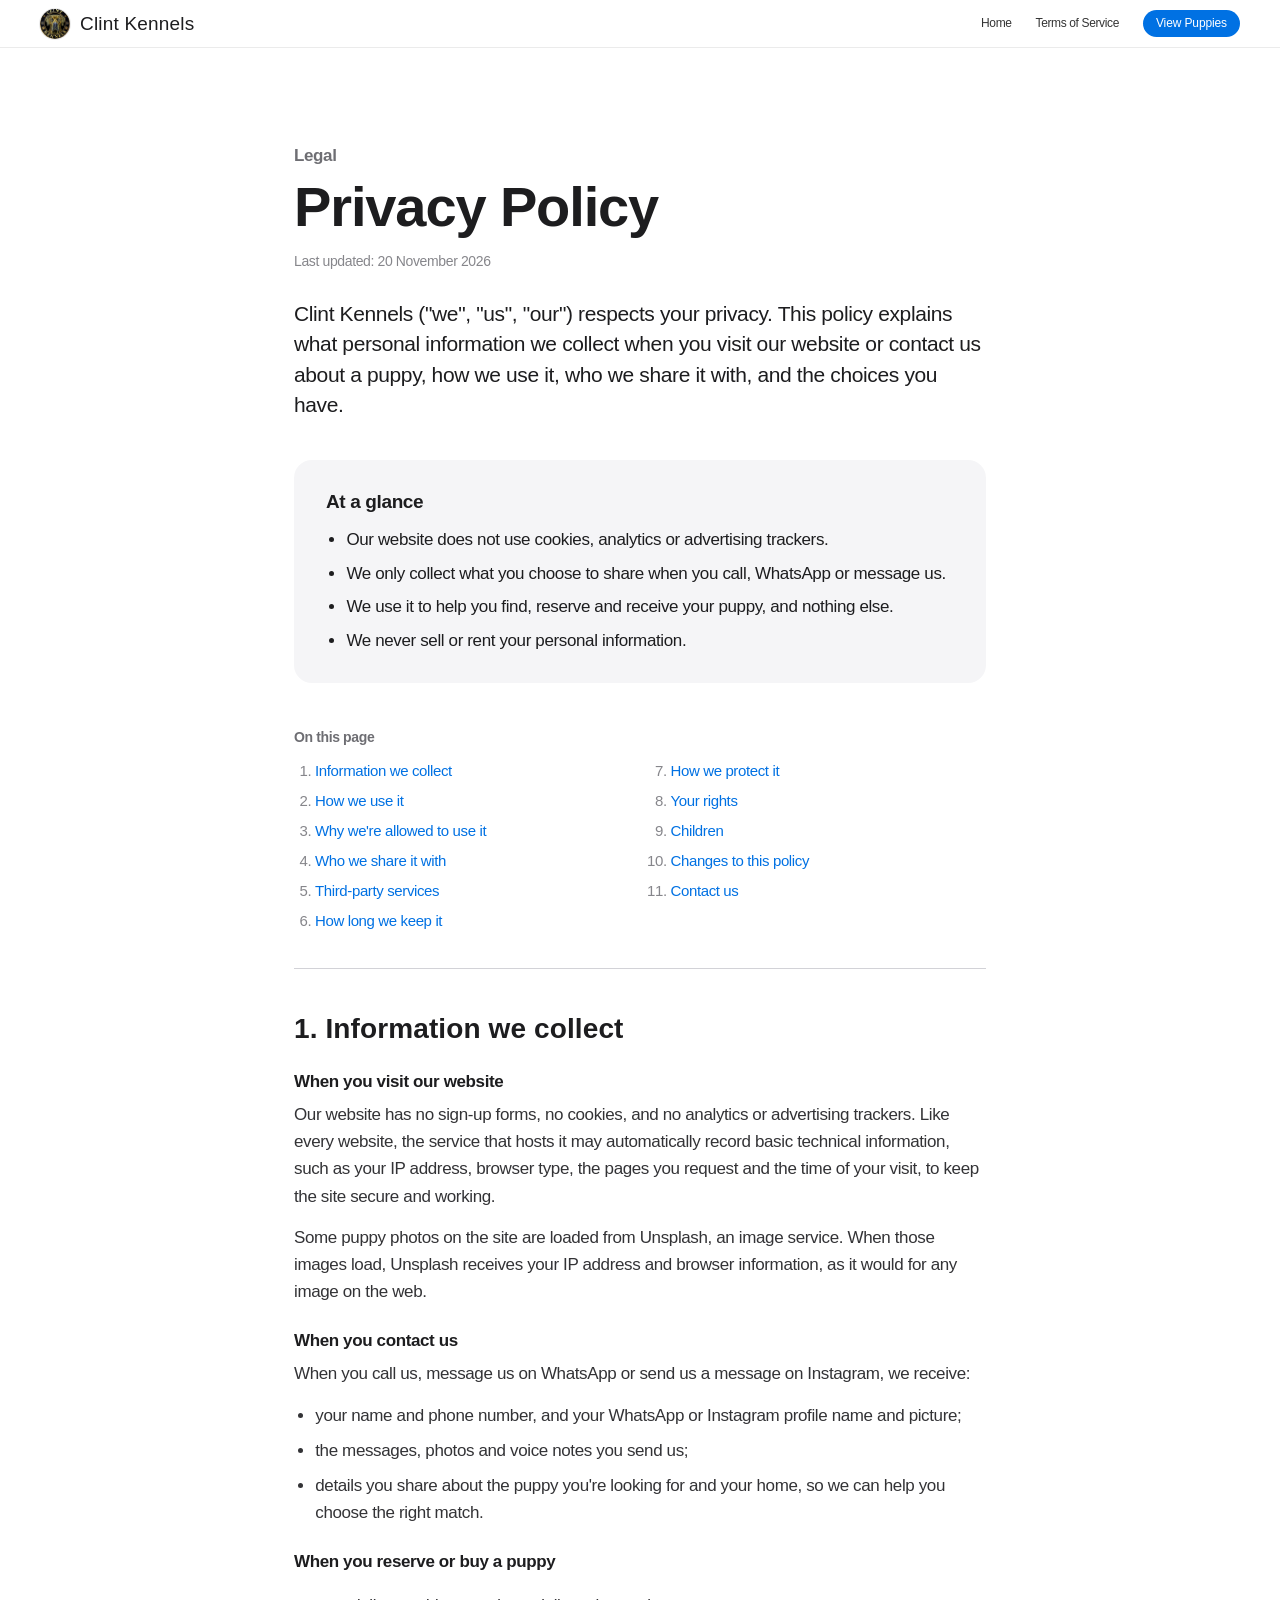
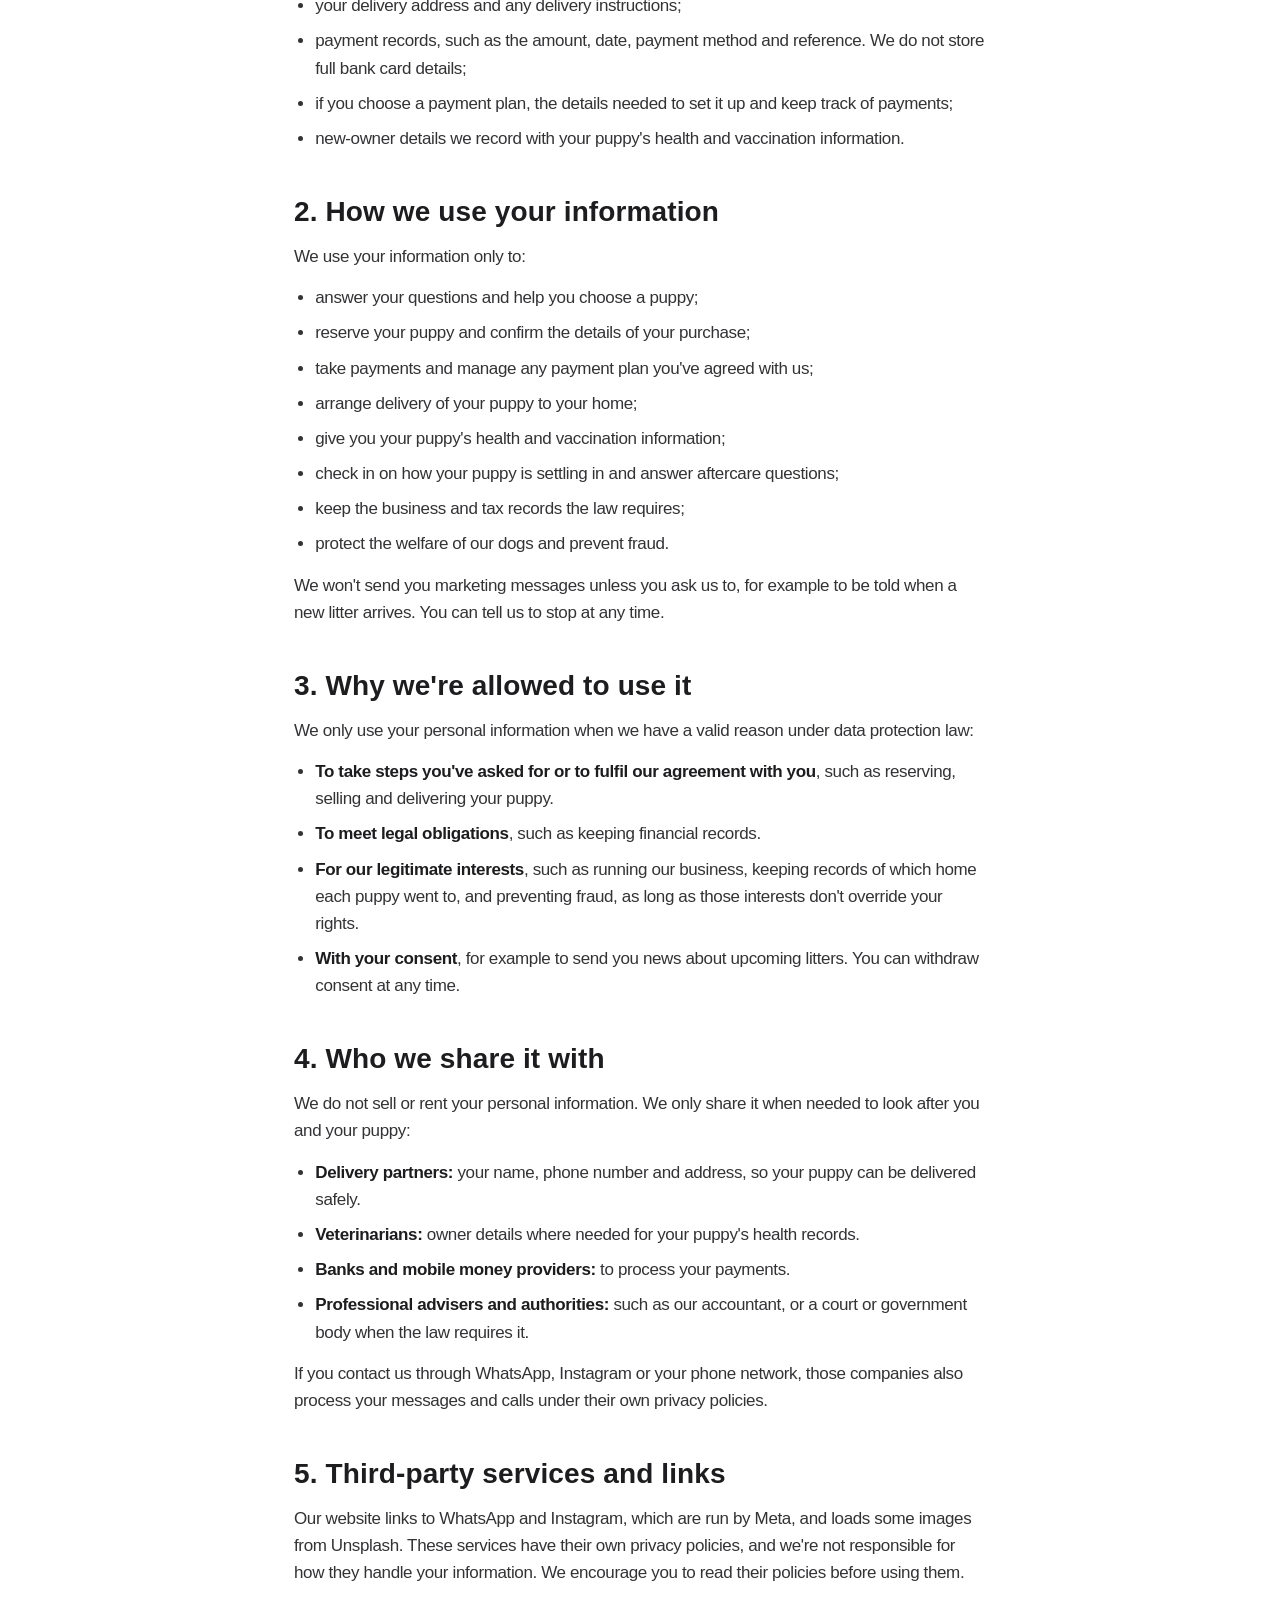
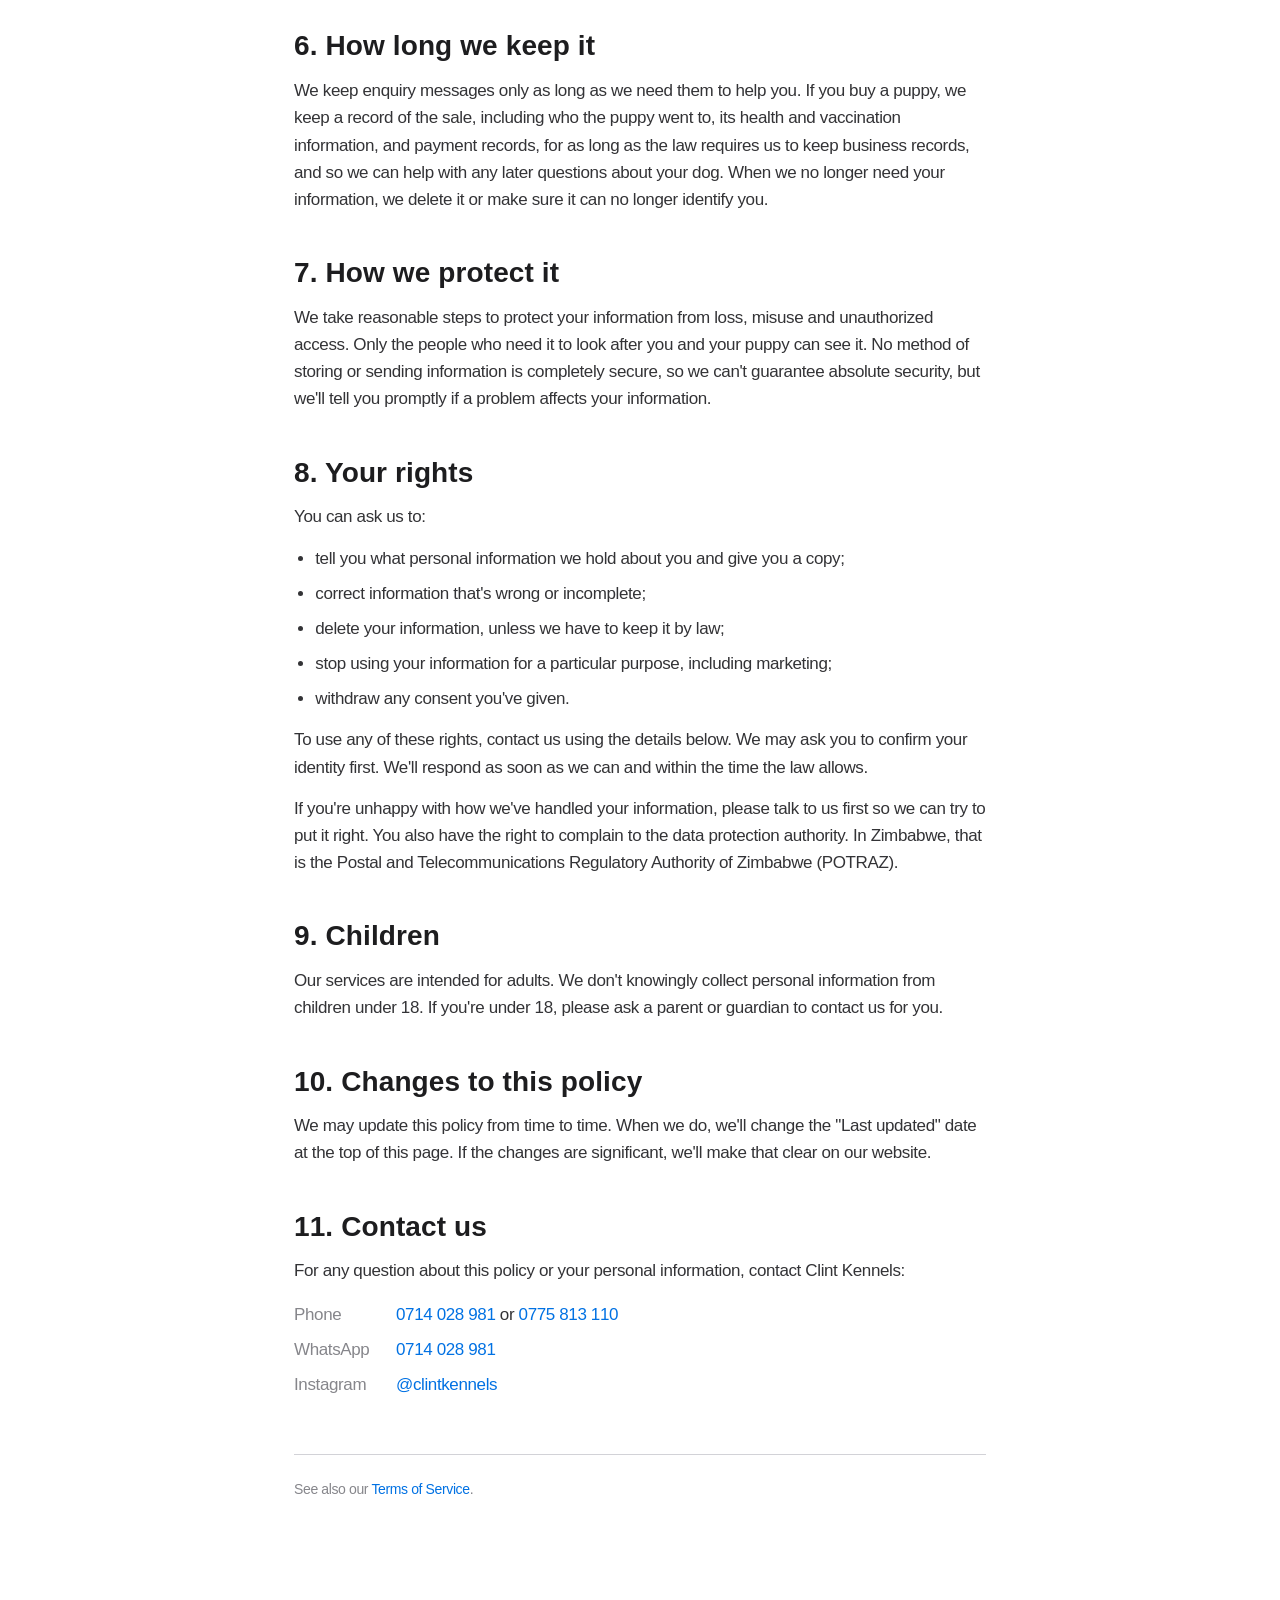
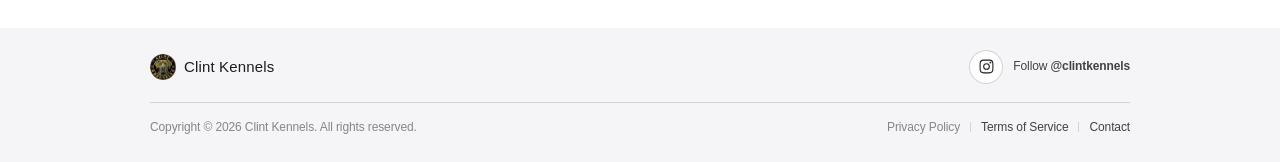
==== privacy.html @ c59ebfcf "initial commit" ====
<!DOCTYPE html>
<html lang="en">
<head>
  <meta charset="UTF-8">
  <meta name="viewport" content="width=device-width, initial-scale=1">
  <title>Privacy Policy — Clint Kennels</title>
  <meta name="description" content="How Clint Kennels collects, uses and protects your personal information.">
  <meta name="theme-color" content="#ffffff">
  <link rel="icon" href="images/clint-kennels-logo.jpg">
  <link rel="stylesheet" href="legal.css">
  <!--
    This policy was drafted for Clint Kennels in plain language. It is not legal advice.
    Before relying on it, have a local lawyer review it, and update it whenever the way you
    handle customer information changes (for example, if you add a contact form or analytics).
  -->
</head>

<body>
  <a class="skip-link" href="#main">Skip to content</a>

  <header class="nav">
    <div class="container container--wide nav__inner">
      <a class="brand" href="index.html" aria-label="Clint Kennels home">
        <img src="images/clint-kennels-logo.jpg" alt="" width="30" height="30">
        <span>Clint Kennels</span>
      </a>
      <div class="nav__right">
        <a class="nav__link" href="index.html">Home</a>
        <a class="nav__link" href="terms.html">Terms of Service</a>
        <a class="btn" href="index.html#available">View Puppies</a>
      </div>
    </div>
  </header>

  <main id="main" class="legal">
    <article class="container">
      <p class="legal__eyebrow">Legal</p>
      <h1>Privacy Policy</h1>
      <p class="legal__updated">Last updated: 20 November 2026</p>

      <p class="legal__lead">
        Clint Kennels ("we", "us", "our") respects your privacy. This policy explains what personal
        information we collect when you visit our website or contact us about a puppy, how we use it,
        who we share it with, and the choices you have.
      </p>

      <div class="summary">
        <h2>At a glance</h2>
        <ul>
          <li>Our website does not use cookies, analytics or advertising trackers.</li>
          <li>We only collect what you choose to share when you call, WhatsApp or message us.</li>
          <li>We use it to help you find, reserve and receive your puppy, and nothing else.</li>
          <li>We never sell or rent your personal information.</li>
        </ul>
      </div>

      <nav class="toc" aria-label="On this page">
        <h2>On this page</h2>
        <ol>
          <li><a href="#collect">Information we collect</a></li>
          <li><a href="#use">How we use it</a></li>
          <li><a href="#basis">Why we're allowed to use it</a></li>
          <li><a href="#share">Who we share it with</a></li>
          <li><a href="#third-party">Third-party services</a></li>
          <li><a href="#retention">How long we keep it</a></li>
          <li><a href="#security">How we protect it</a></li>
          <li><a href="#rights">Your rights</a></li>
          <li><a href="#children">Children</a></li>
          <li><a href="#changes">Changes to this policy</a></li>
          <li><a href="#contact">Contact us</a></li>
        </ol>
      </nav>

      <section id="collect">
        <h2>1. Information we collect</h2>

        <h3>When you visit our website</h3>
        <p>
          Our website has no sign-up forms, no cookies, and no analytics or advertising trackers. Like
          every website, the service that hosts it may automatically record basic technical
          information, such as your IP address, browser type, the pages you request and the time of
          your visit, to keep the site secure and working.
        </p>
        <p>
          Some puppy photos on the site are loaded from Unsplash, an image service. When those images
          load, Unsplash receives your IP address and browser information, as it would for any image
          on the web.
        </p>

        <h3>When you contact us</h3>
        <p>When you call us, message us on WhatsApp or send us a message on Instagram, we receive:</p>
        <ul>
          <li>your name and phone number, and your WhatsApp or Instagram profile name and picture;</li>
          <li>the messages, photos and voice notes you send us;</li>
          <li>details you share about the puppy you're looking for and your home, so we can help you choose the right match.</li>
        </ul>

        <h3>When you reserve or buy a puppy</h3>
        <ul>
          <li>your delivery address and any delivery instructions;</li>
          <li>payment records, such as the amount, date, payment method and reference. We do not store full bank card details;</li>
          <li>if you choose a payment plan, the details needed to set it up and keep track of payments;</li>
          <li>new-owner details we record with your puppy's health and vaccination information.</li>
        </ul>
      </section>

      <section id="use">
        <h2>2. How we use your information</h2>
        <p>We use your information only to:</p>
        <ul>
          <li>answer your questions and help you choose a puppy;</li>
          <li>reserve your puppy and confirm the details of your purchase;</li>
          <li>take payments and manage any payment plan you've agreed with us;</li>
          <li>arrange delivery of your puppy to your home;</li>
          <li>give you your puppy's health and vaccination information;</li>
          <li>check in on how your puppy is settling in and answer aftercare questions;</li>
          <li>keep the business and tax records the law requires;</li>
          <li>protect the welfare of our dogs and prevent fraud.</li>
        </ul>
        <p>
          We won't send you marketing messages unless you ask us to, for example to be told when a new
          litter arrives. You can tell us to stop at any time.
        </p>
      </section>

      <section id="basis">
        <h2>3. Why we're allowed to use it</h2>
        <p>We only use your personal information when we have a valid reason under data protection law:</p>
        <ul>
          <li><strong>To take steps you've asked for or to fulfil our agreement with you</strong>, such as reserving, selling and delivering your puppy.</li>
          <li><strong>To meet legal obligations</strong>, such as keeping financial records.</li>
          <li><strong>For our legitimate interests</strong>, such as running our business, keeping records of which home each puppy went to, and preventing fraud, as long as those interests don't override your rights.</li>
          <li><strong>With your consent</strong>, for example to send you news about upcoming litters. You can withdraw consent at any time.</li>
        </ul>
      </section>

      <section id="share">
        <h2>4. Who we share it with</h2>
        <p>We do not sell or rent your personal information. We only share it when needed to look after you and your puppy:</p>
        <ul>
          <li><strong>Delivery partners:</strong> your name, phone number and address, so your puppy can be delivered safely.</li>
          <li><strong>Veterinarians:</strong> owner details where needed for your puppy's health records.</li>
          <li><strong>Banks and mobile money providers:</strong> to process your payments.</li>
          <li><strong>Professional advisers and authorities:</strong> such as our accountant, or a court or government body when the law requires it.</li>
        </ul>
        <p>
          If you contact us through WhatsApp, Instagram or your phone network, those companies also
          process your messages and calls under their own privacy policies.
        </p>
      </section>

      <section id="third-party">
        <h2>5. Third-party services and links</h2>
        <p>
          Our website links to WhatsApp and Instagram, which are run by Meta, and loads some images from
          Unsplash. These services have their own privacy policies, and we're not responsible for how
          they handle your information. We encourage you to read their policies before using them.
        </p>
      </section>

      <section id="retention">
        <h2>6. How long we keep it</h2>
        <p>
          We keep enquiry messages only as long as we need them to help you. If you buy a puppy, we keep
          a record of the sale, including who the puppy went to, its health and vaccination information,
          and payment records, for as long as the law requires us to keep business records, and so we
          can help with any later questions about your dog. When we no longer need your information, we
          delete it or make sure it can no longer identify you.
        </p>
      </section>

      <section id="security">
        <h2>7. How we protect it</h2>
        <p>
          We take reasonable steps to protect your information from loss, misuse and unauthorized
          access. Only the people who need it to look after you and your puppy can see it. No method of
          storing or sending information is completely secure, so we can't guarantee absolute
          security, but we'll tell you promptly if a problem affects your information.
        </p>
      </section>

      <section id="rights">
        <h2>8. Your rights</h2>
        <p>You can ask us to:</p>
        <ul>
          <li>tell you what personal information we hold about you and give you a copy;</li>
          <li>correct information that's wrong or incomplete;</li>
          <li>delete your information, unless we have to keep it by law;</li>
          <li>stop using your information for a particular purpose, including marketing;</li>
          <li>withdraw any consent you've given.</li>
        </ul>
        <p>
          To use any of these rights, contact us using the details below. We may ask you to confirm
          your identity first. We'll respond as soon as we can and within the time the law allows.
        </p>
        <p>
          If you're unhappy with how we've handled your information, please talk to us first so we can
          try to put it right. You also have the right to complain to the data protection authority.
          In Zimbabwe, that is the Postal and Telecommunications Regulatory Authority of Zimbabwe (POTRAZ).
        </p>
      </section>

      <section id="children">
        <h2>9. Children</h2>
        <p>
          Our services are intended for adults. We don't knowingly collect personal information from
          children under 18. If you're under 18, please ask a parent or guardian to contact us for you.
        </p>
      </section>

      <section id="changes">
        <h2>10. Changes to this policy</h2>
        <p>
          We may update this policy from time to time. When we do, we'll change the "Last updated" date
          at the top of this page. If the changes are significant, we'll make that clear on our website.
        </p>
      </section>

      <section id="contact">
        <h2>11. Contact us</h2>
        <p>For any question about this policy or your personal information, contact Clint Kennels:</p>
        <ul class="contact-list">
          <li><span>Phone</span><span><a href="tel:0714028981">0714 028 981</a> or <a href="tel:0775813110">0775 813 110</a></span></li>
          <li><span>WhatsApp</span><span><a href="https://wa.me/263714028981" target="_blank" rel="noopener">0714 028 981</a></span></li>
          <li><span>Instagram</span><span><a href="https://www.instagram.com/clintkennels/" target="_blank" rel="noopener">@clintkennels</a></span></li>
        </ul>
      </section>

      <p class="legal__note">See also our <a href="terms.html">Terms of Service</a>.</p>
    </article>
  </main>

  <footer class="footer">
    <div class="container">
      <div class="footer__top">
        <a class="footer__brand" href="index.html">
          <img src="images/clint-kennels-logo.jpg" alt="" width="26" height="26">
          Clint Kennels
        </a>
        <a class="social" href="https://www.instagram.com/clintkennels/" target="_blank" rel="noopener me">
          <span class="social__icon" aria-hidden="true">
            <svg class="icon" viewBox="0 0 24 24"><rect x="3" y="3" width="18" height="18" rx="5"/><circle cx="12" cy="12" r="4"/><circle cx="17.5" cy="6.5" r=".6" fill="currentColor"/></svg>
          </span>
          <span class="social__text">Follow <strong>@clintkennels</strong><span class="sr-only"> on Instagram</span></span>
        </a>
      </div>
      <div class="footer__bottom">
        <p>Copyright © <span data-year>2026</span> Clint Kennels. All rights reserved.</p>
        <ul class="footer__links">
          <li><a href="privacy.html" aria-current="page">Privacy Policy</a></li>
          <li><a href="terms.html">Terms of Service</a></li>
          <li><a href="index.html#contact">Contact</a></li>
        </ul>
      </div>
    </div>
  </footer>

  <script>
    document.querySelectorAll('[data-year]').forEach(function (el) { el.textContent = new Date().getFullYear(); });
  </script>
</body>
</html>
---- legal.css ----
/* =========================================================================
   Clint Kennels — styles for the legal pages (privacy.html, terms.html)
   Uses the same design tokens as index.html so the pages feel like one site.
   ========================================================================= */

/* 1. Tokens ---------------------------------------------------------------- */
:root {
  --c-white: #ffffff;
  --c-gray: #f5f5f7;
  --c-gray-2: #e8e8ed;
  --c-text: #1d1d1f;
  --c-text-2: #6e6e73;
  --c-text-3: #86868b;
  --c-line: #d2d2d7;
  --c-blue: #0071e3;
  --c-blue-hover: #0077ed;

  --font: -apple-system, BlinkMacSystemFont, "SF Pro Display", "SF Pro Text", "Segoe UI", Roboto, "Helvetica Neue", Helvetica, Arial, sans-serif;
  --radius: 18px;
  --ease: cubic-bezier(.28, .11, .32, 1);
  --nav-h: 48px;
  --gutter: 22px;
}

/* 2. Base ------------------------------------------------------------------ */
*, *::before, *::after { box-sizing: border-box; }
html { scroll-behavior: smooth; -webkit-text-size-adjust: 100%; }
body {
  margin: 0;
  font-family: var(--font);
  font-size: 17px; line-height: 1.47; letter-spacing: -.022em;
  color: var(--c-text); background: var(--c-white);
  -webkit-font-smoothing: antialiased; -moz-osx-font-smoothing: grayscale;
}
img { display: block; max-width: 100%; height: auto; }
h1, h2, h3, p { margin: 0; }
h1, h2, h3 { text-wrap: balance; }
a { color: var(--c-blue); text-decoration: none; }
a:hover { text-decoration: underline; }
:focus-visible { outline: 2px solid var(--c-blue); outline-offset: 3px; border-radius: 6px; }

.container { width: min(100% - var(--gutter) * 2, 692px); margin-inline: auto; }
.container--wide { width: min(100% - var(--gutter) * 2, 1200px); }
.sr-only { position: absolute; width: 1px; height: 1px; padding: 0; margin: -1px; overflow: hidden; clip: rect(0, 0, 0, 0); white-space: nowrap; border: 0; }
.icon { fill: none; stroke: currentColor; stroke-width: 1.5; stroke-linecap: round; stroke-linejoin: round; }

.skip-link {
  position: absolute; left: 12px; top: -60px; z-index: 1000;
  padding: 10px 18px; border-radius: 980px;
  background: var(--c-text); color: #fff; font-size: 14px; transition: top .2s;
}
.skip-link:focus { top: 12px; text-decoration: none; }

/* 3. Buttons --------------------------------------------------------------- */
.btn {
  display: inline-flex; align-items: center; justify-content: center;
  padding: 5px 13px; border-radius: 980px;
  font-size: 12px; letter-spacing: -.01em; white-space: nowrap;
  background: var(--c-blue); color: #fff; text-decoration: none !important;
  transition: background-color .3s var(--ease), transform .3s var(--ease);
}
.btn:hover { background: var(--c-blue-hover); }
.btn:active { transform: scale(.97); }

/* 4. Navigation (glass bar) ------------------------------------------------ */
.nav { position: sticky; top: 0; z-index: 100; height: var(--nav-h); border-bottom: 1px solid rgba(0, 0, 0, .08); }
.nav::before {
  content: ""; position: absolute; inset: 0; z-index: -1;
  background: rgba(255, 255, 255, .72);
  -webkit-backdrop-filter: saturate(180%) blur(20px);
  backdrop-filter: saturate(180%) blur(20px);
}
@supports not ((backdrop-filter: blur(1px)) or (-webkit-backdrop-filter: blur(1px))) {
  .nav::before { background: rgba(255, 255, 255, .96); }
}
.nav__inner { height: 100%; display: flex; align-items: center; justify-content: space-between; gap: 16px; }
.brand { display: inline-flex; align-items: center; gap: 10px; color: var(--c-text); text-decoration: none !important; }
.brand img { width: 30px; height: 30px; border-radius: 50%; object-fit: cover; box-shadow: 0 0 0 1px rgba(0, 0, 0, .08); }
.brand span { font-size: 19px; font-weight: 300; letter-spacing: .01em; white-space: nowrap; }
.nav__right { display: flex; align-items: center; gap: 24px; }
.nav__link { font-size: 12px; color: rgba(0, 0, 0, .8); }
.nav__link:hover { color: #000; text-decoration: none; }

/* 5. Legal document -------------------------------------------------------- */
.legal { padding: clamp(56px, 8vw, 96px) 0 clamp(88px, 10vw, 140px); }

.legal__eyebrow { font-size: 17px; font-weight: 600; color: var(--c-text-2); margin-bottom: 8px; }
.legal h1 { font-size: clamp(36px, 6vw, 56px); font-weight: 700; line-height: 1.07; letter-spacing: -.02em; }
.legal__updated { margin-top: 14px; font-size: 14px; color: var(--c-text-3); }
.legal__lead { margin-top: 28px; font-size: clamp(19px, 2vw, 21px); line-height: 1.43; color: var(--c-text); }

/* "At a glance" box */
.summary { margin-top: 40px; padding: 28px 32px 30px; border-radius: var(--radius); background: var(--c-gray); }
.summary h2 { font-size: 19px; font-weight: 700; margin: 0 0 12px; }
.summary ul { margin: 0; padding-left: 1.2em; }
.summary li { font-size: 17px; line-height: 1.5; }
.summary li + li { margin-top: 8px; }

/* Table of contents */
.toc { margin-top: 44px; padding-bottom: 36px; border-bottom: 1px solid var(--c-line); }
.toc h2 { font-size: 14px; font-weight: 600; color: var(--c-text-2); margin-bottom: 12px; }
.toc ol { margin: 0; padding-left: 1.4em; columns: 2; column-gap: 40px; font-size: 15px; }
.toc li { margin: 0 0 8px; break-inside: avoid; color: var(--c-text-3); }

/* Sections */
.legal section { padding-top: 44px; scroll-margin-top: calc(var(--nav-h) + 16px); }
.legal section h2 { font-size: clamp(22px, 2.6vw, 28px); font-weight: 700; line-height: 1.17; letter-spacing: .004em; margin-bottom: 14px; }
.legal section h3 { font-size: 17px; font-weight: 600; margin: 24px 0 6px; }
.legal section p,
.legal section li { font-size: 17px; line-height: 1.6; color: #333336; }
.legal section p + p,
.legal section ul + p,
.legal section p + ul { margin-top: 14px; }
.legal section ul { margin-bottom: 0; padding-left: 1.25em; }
.legal section li + li { margin-top: 8px; }
.legal strong { color: var(--c-text); font-weight: 600; }

.contact-list { list-style: none; padding: 0 !important; margin-top: 16px !important; }
.contact-list li { display: flex; gap: 12px; }
.contact-list li span:first-child { min-width: 90px; color: var(--c-text-3); }

.legal__note { margin-top: 56px; padding-top: 24px; border-top: 1px solid var(--c-line); font-size: 14px; color: var(--c-text-3); }

/* 6. Footer ---------------------------------------------------------------- */
.footer { background: var(--c-gray); color: var(--c-text-3); font-size: 12px; line-height: 1.4; letter-spacing: -.01em; padding: 22px 0 26px; }
.footer .container { width: min(100% - var(--gutter) * 2, 980px); }
.footer__top { display: flex; flex-wrap: wrap; align-items: center; justify-content: space-between; gap: 14px; padding-bottom: 18px; margin-bottom: 16px; border-bottom: 1px solid var(--c-line); }
.footer__brand { display: inline-flex; align-items: center; gap: 8px; color: var(--c-text) !important; font-size: 15px; font-weight: 300; letter-spacing: .01em; text-decoration: none !important; }
.footer__brand img { width: 26px; height: 26px; border-radius: 50%; object-fit: cover; }
.social { display: inline-flex; align-items: center; gap: 10px; font-size: 12px; text-decoration: none !important; }
.social__icon {
  display: grid; place-items: center;
  width: 34px; height: 34px; border-radius: 50%;
  background: #fff; color: var(--c-text);
  box-shadow: inset 0 0 0 1px var(--c-line);
  transition: background-color .3s var(--ease), color .3s var(--ease), box-shadow .3s var(--ease);
}
.social__icon svg { width: 17px; height: 17px; }
.social:hover .social__icon { background: var(--c-text); color: #fff; box-shadow: none; }
.social:hover .social__text { text-decoration: underline; }
.footer__bottom { display: flex; flex-wrap: wrap; justify-content: space-between; align-items: center; gap: 10px 24px; }
.footer__links { display: flex; flex-wrap: wrap; list-style: none; margin: 0; padding: 0; }
.footer__links li + li::before { content: ""; display: inline-block; height: 10px; margin: 0 10px; border-left: 1px solid var(--c-line); vertical-align: -1px; }
.footer a { color: #424245; }
.footer a[aria-current="page"] { color: var(--c-text-3); pointer-events: none; }

/* 7. Responsive ------------------------------------------------------------ */
@media (max-width: 734px) {
  :root { --gutter: 20px; }
  .nav__link { display: none; }
  .brand span { font-size: 17px; }
  .summary { padding: 24px 22px 26px; }
  .toc ol { columns: 1; }
  .contact-list li { flex-direction: column; gap: 0; }
  .footer__bottom { flex-direction: column-reverse; align-items: flex-start; }
}

@media (prefers-reduced-motion: reduce) {
  html { scroll-behavior: auto; }
}

@media print {
  .nav, .footer, .toc, .skip-link { display: none; }
  .legal { padding: 0; }
}
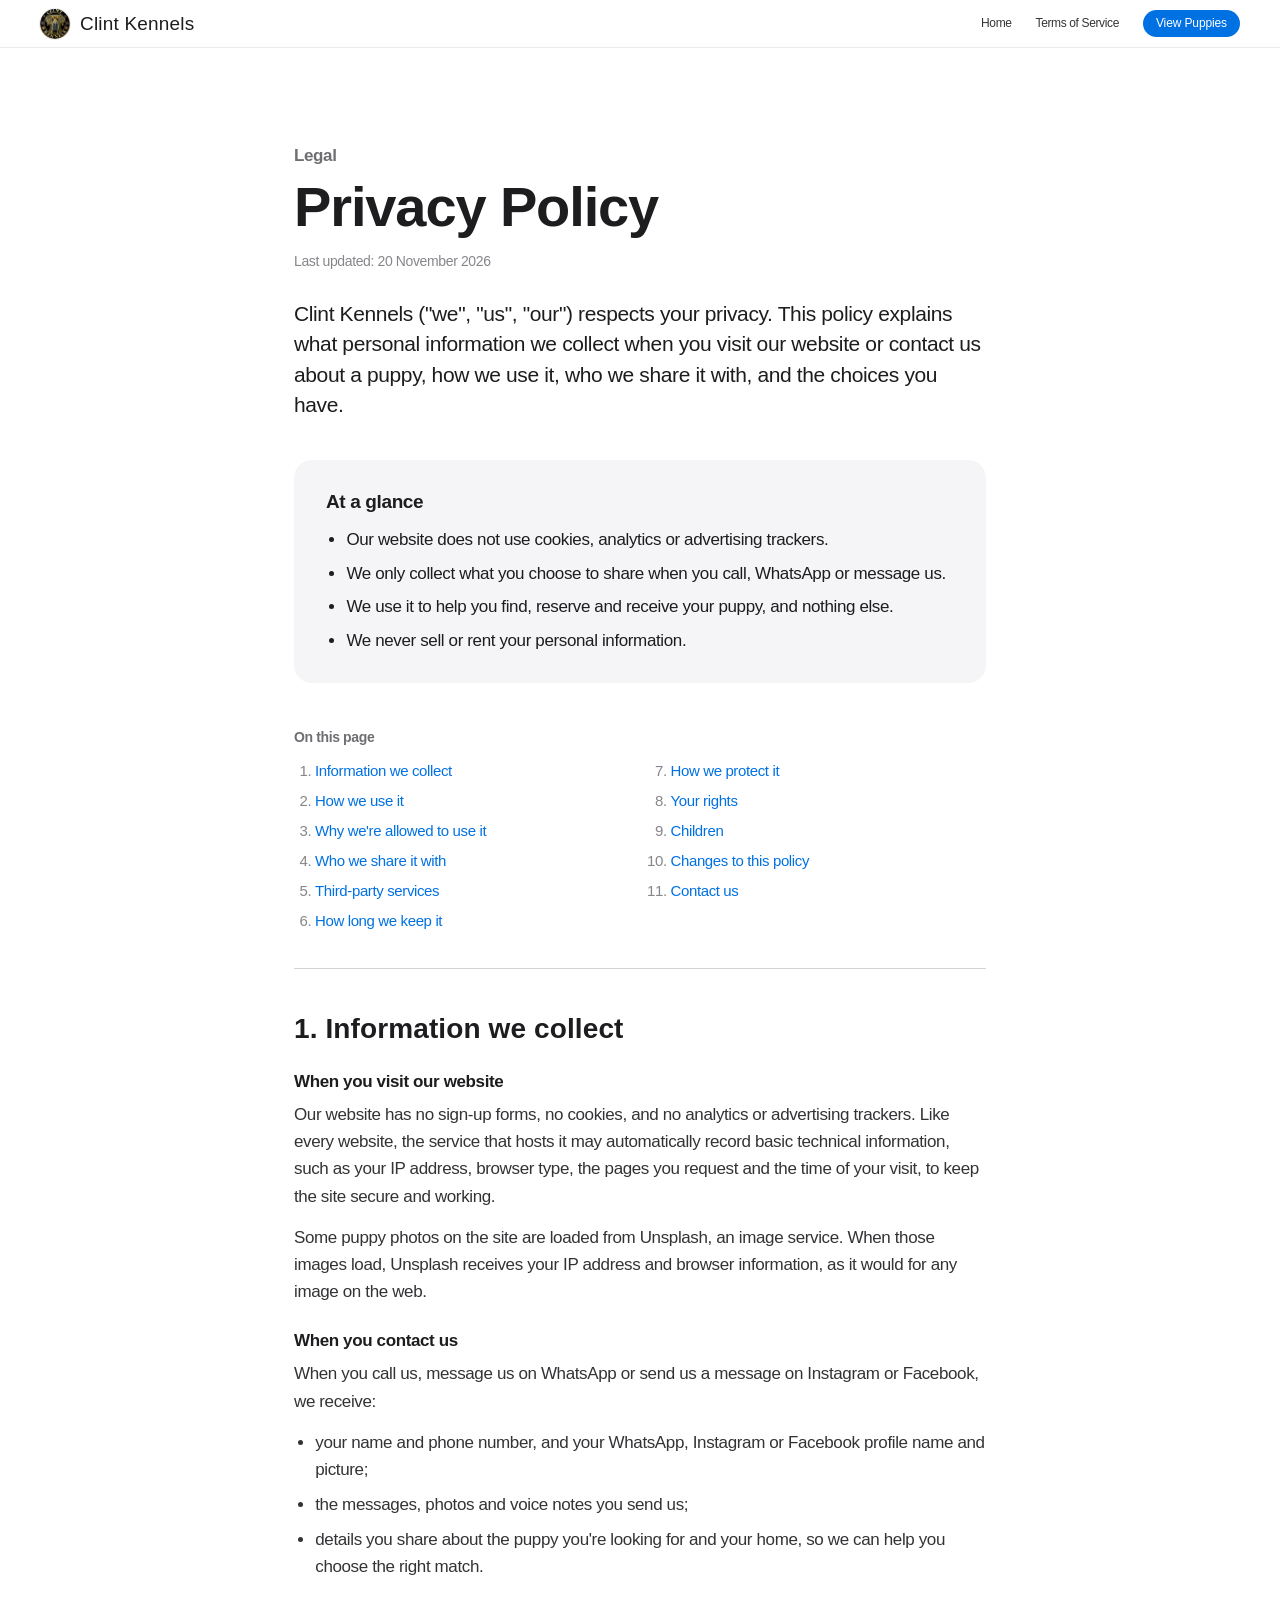
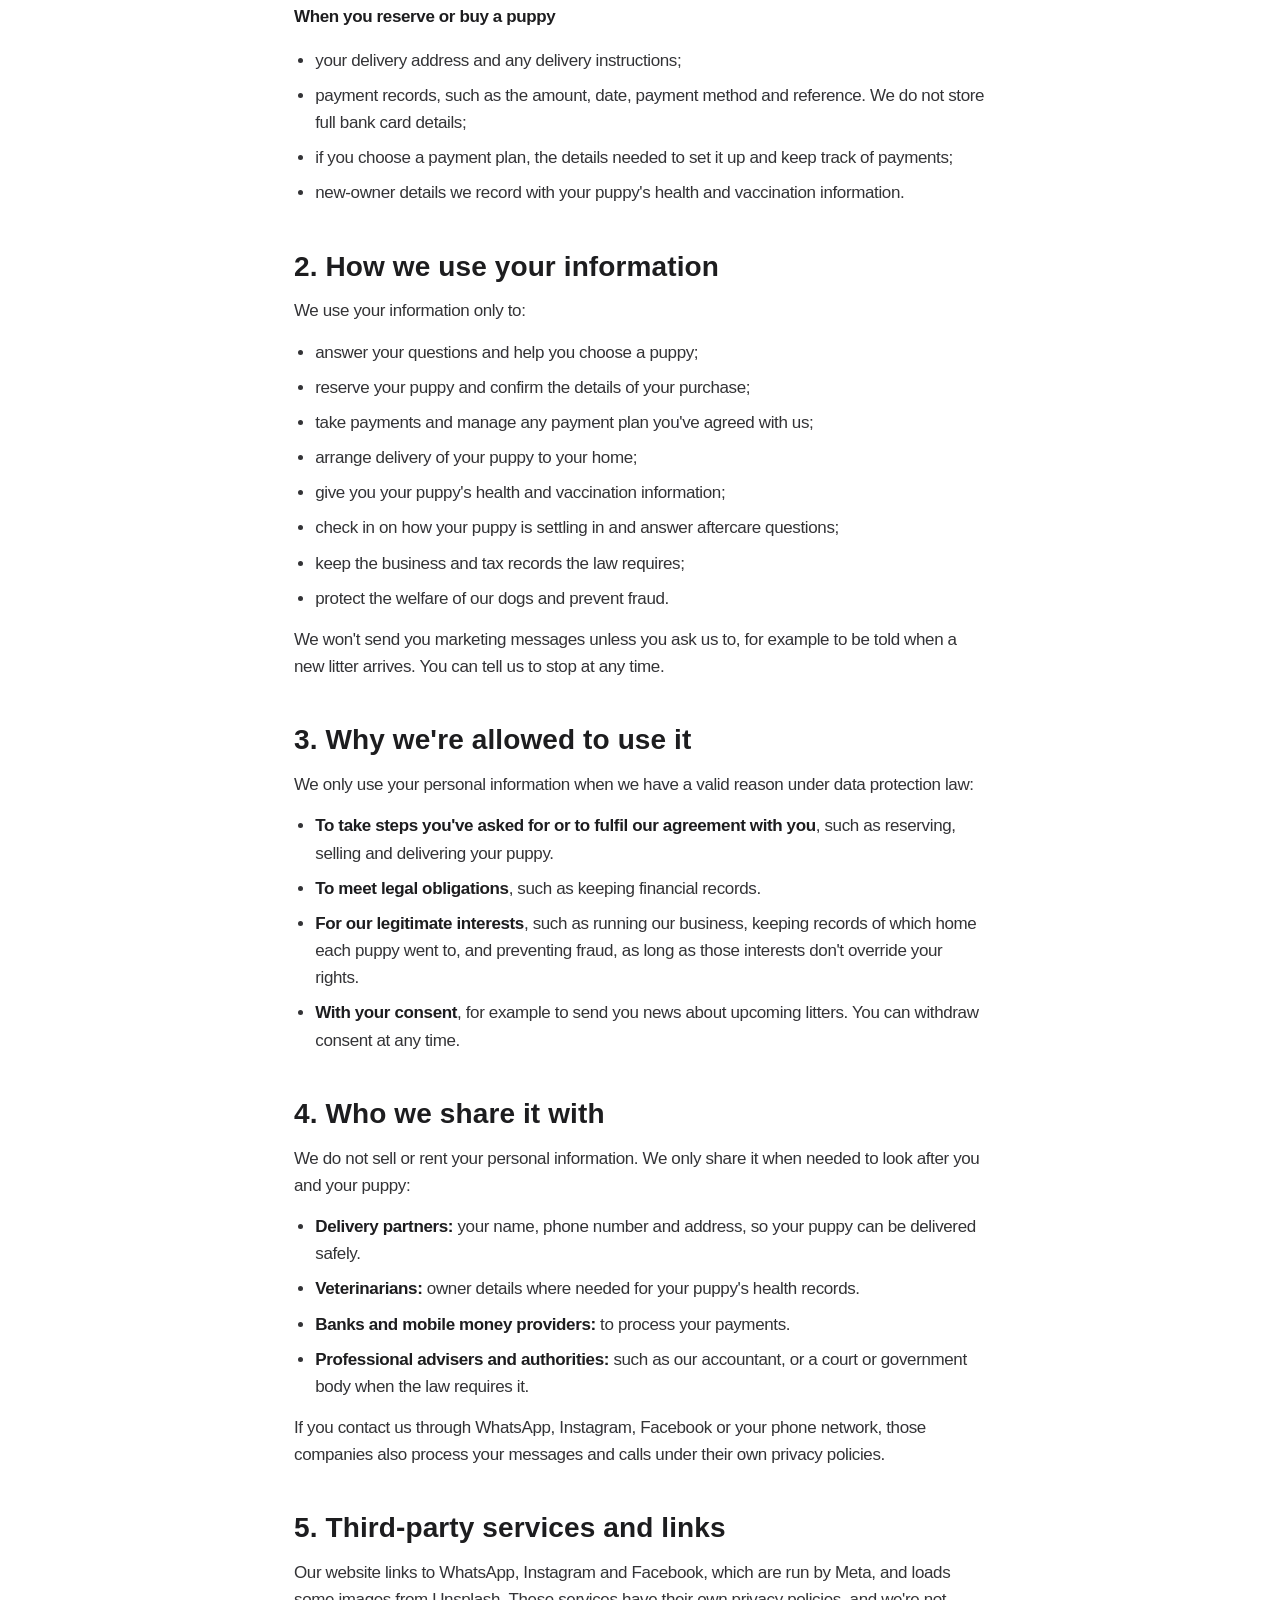
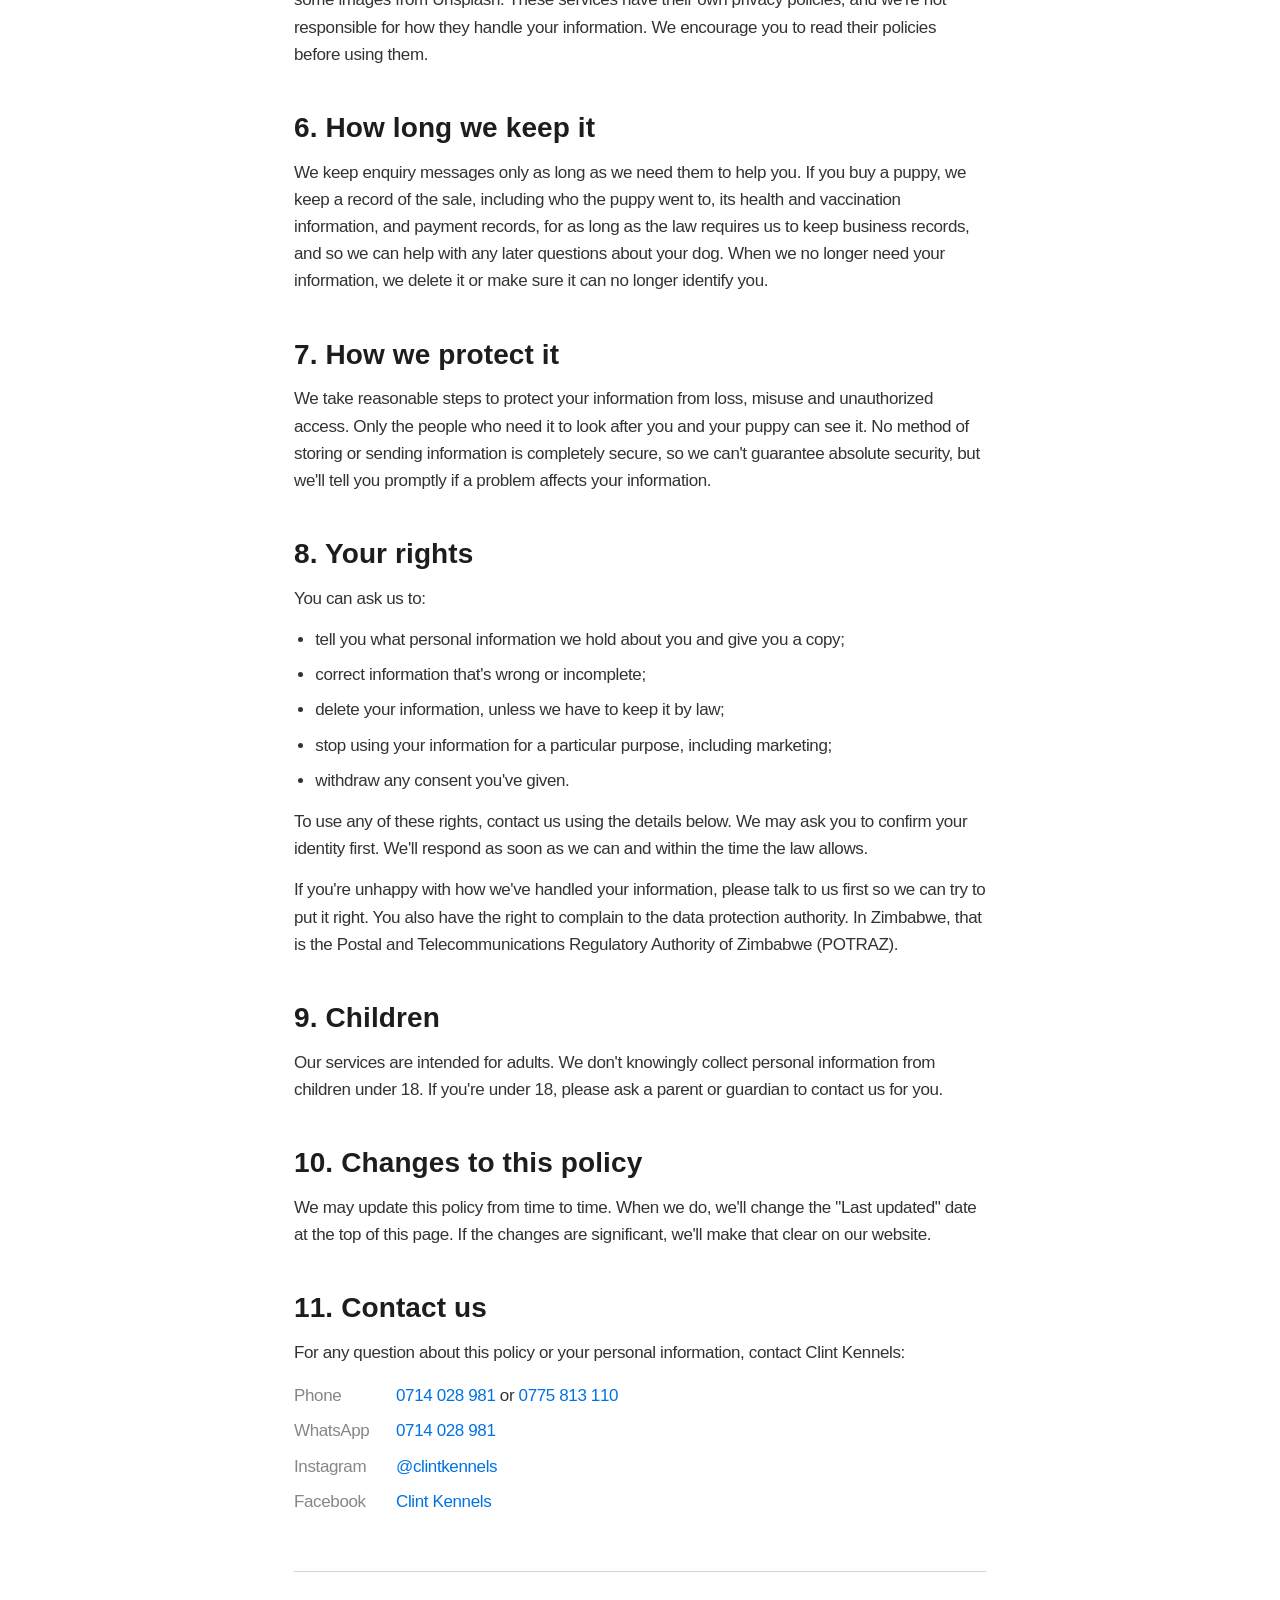
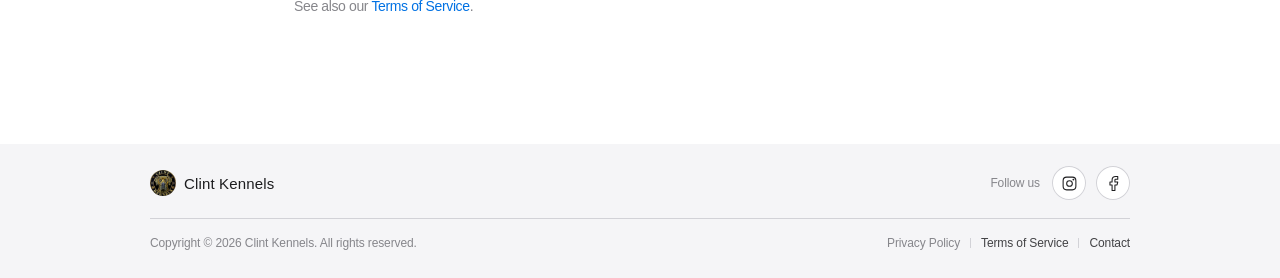
==== commit efba3085: "Rename Reserve to Enquire and add Facebook link - Rename every Reserve button, and the hero link, to" ====
--- a/privacy.html
+++ b/privacy.html
@@ -88,9 +88,9 @@
         </p>
 
         <h3>When you contact us</h3>
-        <p>When you call us, message us on WhatsApp or send us a message on Instagram, we receive:</p>
-        <ul>
-          <li>your name and phone number, and your WhatsApp or Instagram profile name and picture;</li>
+        <p>When you call us, message us on WhatsApp or send us a message on Instagram or Facebook, we receive:</p>
+        <ul>
+          <li>your name and phone number, and your WhatsApp, Instagram or Facebook profile name and picture;</li>
           <li>the messages, photos and voice notes you send us;</li>
           <li>details you share about the puppy you're looking for and your home, so we can help you choose the right match.</li>
         </ul>
@@ -144,7 +144,7 @@
           <li><strong>Professional advisers and authorities:</strong> such as our accountant, or a court or government body when the law requires it.</li>
         </ul>
         <p>
-          If you contact us through WhatsApp, Instagram or your phone network, those companies also
+          If you contact us through WhatsApp, Instagram, Facebook or your phone network, those companies also
           process your messages and calls under their own privacy policies.
         </p>
       </section>
@@ -152,7 +152,7 @@
       <section id="third-party">
         <h2>5. Third-party services and links</h2>
         <p>
-          Our website links to WhatsApp and Instagram, which are run by Meta, and loads some images from
+          Our website links to WhatsApp, Instagram and Facebook, which are run by Meta, and loads some images from
           Unsplash. These services have their own privacy policies, and we're not responsible for how
           they handle your information. We encourage you to read their policies before using them.
         </p>
@@ -223,6 +223,7 @@
           <li><span>Phone</span><span><a href="tel:0714028981">0714 028 981</a> or <a href="tel:0775813110">0775 813 110</a></span></li>
           <li><span>WhatsApp</span><span><a href="https://wa.me/263714028981" target="_blank" rel="noopener">0714 028 981</a></span></li>
           <li><span>Instagram</span><span><a href="https://www.instagram.com/clintkennels/" target="_blank" rel="noopener">@clintkennels</a></span></li>
+          <li><span>Facebook</span><span><a href="https://www.facebook.com/profile.php?id=61584107041089" target="_blank" rel="noopener">Clint Kennels</a></span></li>
         </ul>
       </section>
 
@@ -237,12 +238,19 @@
           <img src="images/clint-kennels-logo.jpg" alt="" width="26" height="26">
           Clint Kennels
         </a>
-        <a class="social" href="https://www.instagram.com/clintkennels/" target="_blank" rel="noopener me">
-          <span class="social__icon" aria-hidden="true">
-            <svg class="icon" viewBox="0 0 24 24"><rect x="3" y="3" width="18" height="18" rx="5"/><circle cx="12" cy="12" r="4"/><circle cx="17.5" cy="6.5" r=".6" fill="currentColor"/></svg>
-          </span>
-          <span class="social__text">Follow <strong>@clintkennels</strong><span class="sr-only"> on Instagram</span></span>
-        </a>
+        <div class="socials">
+          <span class="socials__label">Follow us</span>
+          <a class="social" href="https://www.instagram.com/clintkennels/" target="_blank" rel="noopener me" aria-label="Clint Kennels on Instagram" title="Instagram">
+            <span class="social__icon" aria-hidden="true">
+              <svg class="icon" viewBox="0 0 24 24"><rect x="3" y="3" width="18" height="18" rx="5"/><circle cx="12" cy="12" r="4"/><circle cx="17.5" cy="6.5" r=".6" fill="currentColor"/></svg>
+            </span>
+          </a>
+          <a class="social" href="https://www.facebook.com/profile.php?id=61584107041089" target="_blank" rel="noopener me" aria-label="Clint Kennels on Facebook" title="Facebook">
+            <span class="social__icon" aria-hidden="true">
+              <svg class="icon" viewBox="0 0 24 24"><path d="M18 2h-3a5 5 0 0 0-5 5v3H7v4h3v8h4v-8h3l1-4h-4V7a1 1 0 0 1 1-1h3z"/></svg>
+            </span>
+          </a>
+        </div>
       </div>
       <div class="footer__bottom">
         <p>Copyright © <span data-year>2026</span> Clint Kennels. All rights reserved.</p>
--- a/legal.css
+++ b/legal.css
@@ -137,7 +137,8 @@
 }
 .social__icon svg { width: 17px; height: 17px; }
 .social:hover .social__icon { background: var(--c-text); color: #fff; box-shadow: none; }
-.social:hover .social__text { text-decoration: underline; }
+.socials { display: inline-flex; align-items: center; gap: 10px; }
+.socials__label { margin-right: 2px; font-size: 12px; color: var(--c-text-3); }
 .footer__bottom { display: flex; flex-wrap: wrap; justify-content: space-between; align-items: center; gap: 10px 24px; }
 .footer__links { display: flex; flex-wrap: wrap; list-style: none; margin: 0; padding: 0; }
 .footer__links li + li::before { content: ""; display: inline-block; height: 10px; margin: 0 10px; border-left: 1px solid var(--c-line); vertical-align: -1px; }
